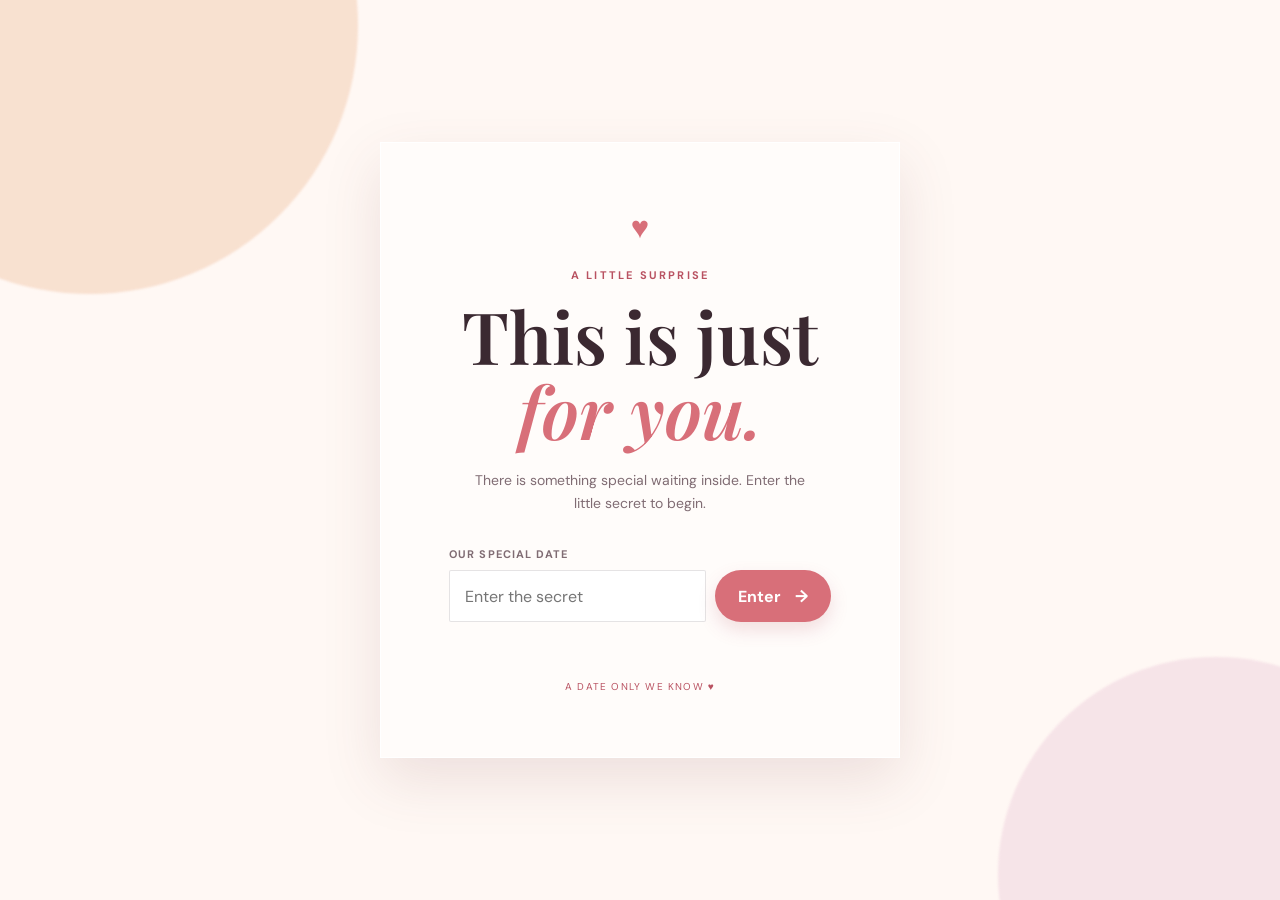
==== index.html @ 99d06f6b "Rename birthday.html to index.html" ====
<!DOCTYPE html>
<html lang="en">
<head>
	<meta charset="UTF-8">
	<meta name="viewport" content="width=device-width, initial-scale=1.0">
	<meta name="theme-color" content="#fff8f4">
	<title>A Little Birthday Surprise</title>
	<link rel="preconnect" href="https://fonts.googleapis.com">
	<link rel="preconnect" href="https://fonts.gstatic.com" crossorigin>
	<link href="https://fonts.googleapis.com/css2?family=DM+Sans:wght@400;500;700&family=Playfair+Display:wght@500;600;700&display=swap" rel="stylesheet">
	<link rel="stylesheet" href="birthday.css">
</head>
<body>
	<div class="background-shape shape-one" aria-hidden="true"></div>
	<div class="background-shape shape-two" aria-hidden="true"></div>

	<section class="welcome-gate" id="welcome-gate" aria-labelledby="welcome-title">
		<div class="welcome-card">
			<div class="mini-heart">♥</div>
			<div class="eyebrow">a little surprise</div>
			<h1 id="welcome-title">This is just<br><em>for you.</em></h1>
			<p>There is something special waiting inside. Enter the little secret to begin.</p>
			<form id="welcome-form">
				<label for="welcome-password">Our special date</label>
				<div class="password-entry">
					<input id="welcome-password" type="password" autocomplete="off" placeholder="Enter the secret" required>
					<button class="button button-primary" type="submit">Enter <span>→</span></button>
				</div>
				<p class="error-message" id="welcome-error" aria-live="polite"></p>
			</form>
			<span class="welcome-hint">a date only we know ♥</span>
		</div> 
	</section>

	<main class="surprise-shell" id="surprise-content" hidden>
		<div class="topbar">
			<span class="topbar-mark">a little note</span>
			<span class="step-count" aria-live="polite">01 / 05</span>
		</div>

		<div class="progress-track" aria-hidden="true"><span class="progress-bar"></span></div>

		<section class="scene is-active" data-scene="0" aria-labelledby="opening-title">
			<div class="eyebrow">just for you</div>
			<h1 id="opening-title">I made something<br><em>special</em> for you...</h1>
			<p class="lede">A tiny collection of memories, appreciation, and one last little surprise.</p>
			<div class="gift-wrap" aria-hidden="true">
				<div class="sparkle sparkle-a">✦</div><div class="sparkle sparkle-b">✧</div>
				<div class="gift-lid"><span></span></div>
				<div class="gift-box"><i></i><b></b></div>
			</div>
			<button class="button button-primary" id="open-gift" type="button">Open your gift <span>→</span></button>
		</section>

		<section class="scene" data-scene="1" aria-labelledby="birthday-title" hidden>
			<div class="eyebrow">today is yours</div>
			<h2 id="birthday-title">Happy <em>Birthday!</em></h2>
			<div class="message-card">
				<div class="quote-mark">“</div>
				<p>I hope today brings you as many happy moments as you bring to the people around you.</p>
				<span class="card-signoff">with all my love</span>
			</div>
			<button class="button button-primary next-button" type="button">Continue <span>→</span></button>
		</section>

		<section class="scene scene-wide" data-scene="2" aria-labelledby="memories-title" hidden>
			<div class="eyebrow">little snapshots</div>
			<h2 id="memories-title">Our <em>memories</em></h2>
			<p class="section-intro">A little album of moments I keep close, always.</p>
			<div class="memory-grid">
				<article class="memory-card memory-album">
					<div class="album-heading"><div><p>Our first memory</p><small>where it all began</small></div><span class="album-count">17 memories</span></div>
					<div class="album-grid">
						<figure class="album-item album-item-large"><img src="photo_2026-08-28_11-34-00.jpg" alt="A first memory together" loading="lazy"></figure>
						<figure class="album-item"><img src="photo_2026-08-28_11-34-02.jpg" alt="A close-up smile" loading="lazy"></figure>
						<figure class="album-item"><img src="photo_2026-08-28_11-40-21.jpg" alt="A playful moment together" loading="lazy"></figure>
						<figure class="album-item"><img src="photo_2026-08-28_11-45-09.jpg" alt="A sweet moment together" loading="lazy"></figure>
						<figure class="album-item"><img src="photo_2026-08-28_11-45-11.jpg" alt="A happy memory" loading="lazy"></figure>
						<figure class="album-item"><img src="photo_2026-08-28_11-45-19.jpg" alt="A funny memory together" loading="lazy"></figure>
						<figure class="album-item"><img src="photo_2026-08-28_11-45-23.jpg" alt="A favorite memory" loading="lazy"></figure>
						<figure class="album-item"><img src="photo_2026-08-28_11-45-26.jpg" alt="A warm memory together" loading="lazy"></figure>
						<figure class="album-item"><img src="photo_2026-08-28_11-45-30.jpg" alt="A beautiful memory" loading="lazy"></figure>
						<figure class="album-item"><img src="photo_2026-08-28_11-45-33.jpg" alt="A moment to remember" loading="lazy"></figure>
						
						<figure class="album-item"><img src="photo_2026-08-30_10-26-58.jpg" alt="A cherished memory" loading="lazy"></figure>
						<figure class="album-item album-video"><video src="video_2026-08-28_11-40-23.mp4" controls preload="metadata" aria-label="Video memory from our first album"></video></figure>
						<figure class="album-item album-video"><video src="video_2026-08-28_11-45-05.mp4" controls preload="metadata" aria-label="Video memory from our album"></video></figure>
						<figure class="album-item album-video"><video src="video_2026-08-28_11-45-12.mp4" controls preload="metadata" aria-label="Video memory from our album"></video></figure>
						<figure class="album-item album-video"><video src="video_2026-08-28_11-45-17.mp4" controls preload="metadata" aria-label="Video memory from our album"></video></figure>
						<figure class="album-item album-video"><video src="video_2026-08-28_11-45-21.mp4" controls preload="metadata" aria-label="Video memory from our album"></video></figure>
					</div>
				</article>
				<article class="memory-card memory-album">
					<div class="album-heading"><div><p>That funny day</p><small>still makes me smile</small></div><span class="album-count">46 memories</span></div>
					<div class="album-grid">
						<figure class="album-item album-item-large"><img src="our memories/IMG_20260828_125523_993.jpg" alt="A funny day memory" loading="lazy"></figure>
						<figure class="album-item"><img src="our memories/IMG_20260828_125417_125.jpg" alt="A funny day memory" loading="lazy"></figure>
						<figure class="album-item"><img src="our memories/IMG_20260828_125417_629.jpg" alt="A funny day memory" loading="lazy"></figure>
						<figure class="album-item"><img src="our memories/IMG_20260828_125417_703.jpg" alt="A funny day memory" loading="lazy"></figure>
						<figure class="album-item"><img src="our memories/IMG_20260828_125417_735.jpg" alt="A funny day memory" loading="lazy"></figure>
						<figure class="album-item"><img src="our memories/IMG_20260828_125421_439.jpg" alt="A funny day memory" loading="lazy"></figure>
						<figure class="album-item"><img src="our memories/IMG_20260828_125427_116.jpg" alt="A funny day memory" loading="lazy"></figure>
						<figure class="album-item"><img src="our memories/IMG_20260828_125427_417.jpg" alt="A funny day memory" loading="lazy"></figure>
						<figure class="album-item"><img src="our memories/IMG_20260828_125433_036.jpg" alt="A funny day memory" loading="lazy"></figure>
						<figure class="album-item"><img src="our memories/IMG_20260828_125434_321.jpg" alt="A funny day memory" loading="lazy"></figure>
						<figure class="album-item"><img src="our memories/IMG_20260828_125435_620.jpg" alt="A funny day memory" loading="lazy"></figure>
						<figure class="album-item"><img src="our memories/IMG_20260828_125438_100.jpg" alt="A funny day memory" loading="lazy"></figure>
						<figure class="album-item"><img src="our memories/IMG_20260828_125438_347.jpg" alt="A funny day memory" loading="lazy"></figure>
						<figure class="album-item"><img src="our memories/IMG_20260828_125438_404.jpg" alt="A funny day memory" loading="lazy"></figure>
						<figure class="album-item"><img src="our memories/IMG_20260828_125438_426.jpg" alt="A funny day memory" loading="lazy"></figure>
						<figure class="album-item"><img src="our memories/IMG_20260828_125438_435.jpg" alt="A funny day memory" loading="lazy"></figure>
						<figure class="album-item"><img src="our memories/IMG_20260828_125438_474.jpg" alt="A funny day memory" loading="lazy"></figure>
						<figure class="album-item"><img src="our memories/IMG_20260828_125438_648.jpg" alt="A funny day memory" loading="lazy"></figure>
						<figure class="album-item"><img src="our memories/IMG_20260828_125442_969.jpg" alt="A funny day memory" loading="lazy"></figure>
						<figure class="album-item"><img src="our memories/IMG_20260828_125443_639.jpg" alt="A funny day memory" loading="lazy"></figure>
						<figure class="album-item"><img src="our memories/IMG_20260828_125452_996.jpg" alt="A funny day memory" loading="lazy"></figure>
						<figure class="album-item"><img src="our memories/IMG_20260828_125455_460.jpg" alt="A funny day memory" loading="lazy"></figure>
						<figure class="album-item"><img src="our memories/IMG_20260828_125456_744.jpg" alt="A funny day memory" loading="lazy"></figure>
						<figure class="album-item"><img src="our memories/IMG_20260828_125459_521.jpg" alt="A funny day memory" loading="lazy"></figure>
						<figure class="album-item"><img src="our memories/IMG_20260828_125500_364.jpg" alt="A funny day memory" loading="lazy"></figure>
						<figure class="album-item"><img src="our memories/IMG_20260828_125503_190.jpg" alt="A funny day memory" loading="lazy"></figure>
						<figure class="album-item"><img src="our memories/IMG_20260828_125503_363.jpg" alt="A funny day memory" loading="lazy"></figure>
						<figure class="album-item"><img src="our memories/IMG_20260828_125504_969.jpg" alt="A funny day memory" loading="lazy"></figure>
						<figure class="album-item"><img src="our memories/IMG_20260828_125506_546.jpg" alt="A funny day memory" loading="lazy"></figure>
						<figure class="album-item"><img src="our memories/IMG_20260828_125508_500.jpg" alt="A funny day memory" loading="lazy"></figure>
						<figure class="album-item"><img src="our memories/IMG_20260828_125512_855.jpg" alt="A funny day memory" loading="lazy"></figure>
						<figure class="album-item"><img src="our memories/IMG_20260828_125518_660.jpg" alt="A funny day memory" loading="lazy"></figure>
						<figure class="album-item"><img src="our memories/IMG_20260828_125518_754.jpg" alt="A funny day memory" loading="lazy"></figure>
						<figure class="album-item"><img src="our memories/IMG_20260828_125519_200.jpg" alt="A funny day memory" loading="lazy"></figure>
						<figure class="album-item"><img src="our memories/IMG_20260828_125519_250.jpg" alt="A funny day memory" loading="lazy"></figure>
						<figure class="album-item"><img src="our memories/IMG_20260828_125519_490.jpg" alt="A funny day memory" loading="lazy"></figure>
						<figure class="album-item"><img src="our memories/IMG_20260828_125519_538.jpg" alt="A funny day memory" loading="lazy"></figure>
						<figure class="album-item"><img src="our memories/IMG_20260828_125523_680.jpg" alt="A funny day memory" loading="lazy"></figure>
						
						<figure class="album-item"><img src="our memories/IMG_20260828_125524_002.jpg" alt="A funny day memory" loading="lazy"></figure>
						<figure class="album-item"><img src="our memories/IMG_20260828_125524_292.jpg" alt="A funny day memory" loading="lazy"></figure>
					</div>
				</article>
				<article class="memory-card memory-album">
					<div class="album-heading"><div>
						<p>A moment I'll always remember</p><small>one for the heart</small></div><span class="album-count" id="moment-album-count">memories</span></div>
					<div class="album-grid" id="moment-album-grid"></div>
				</article>
			</div>
			<button class="button button-primary next-button" type="button">Keep going <span>→</span></button>
		</section>

		<section class="scene scene-wide" data-scene="3" aria-labelledby="appreciate-title" hidden>
			<div class="eyebrow">three little things</div>
			<h2 id="appreciate-title">What I <em>appreciate</em></h2>
			<p class="section-intro">Tap each one. There is a note waiting underneath.</p>
			<div class="appreciation-grid">
				<button class="appreciation-card" type="button"><span class="card-number">01</span><strong>Your kindness</strong><span class="card-note">You make the world softer just by being in it.</span><span class="card-hint">tap to reveal +</span></button>
				<button class="appreciation-card" type="button"><span class="card-number">02</span><strong>Your smile</strong><span class="card-note">It is my favorite kind of sunshine.</span><span class="card-hint">tap to reveal +</span></button>
				<button class="appreciation-card" type="button"><span class="card-number">03</span><strong>The way you make ordinary moments special</strong><span class="card-note">With you, even the in-between moments feel like memories.</span><span class="card-hint">tap to reveal +</span></button>
			</div>
			<button class="button button-primary next-button" type="button">One more thing <span>→</span></button>
		</section>

		<section class="scene" data-scene="4" aria-labelledby="final-title" hidden>
			<div class="eyebrow">almost there</div>
			<h2 id="final-title">I saved one <em>last thing</em></h2>
			<p class="lede">A small secret for the person who makes my days brighter.</p>
			<div class="envelope" aria-hidden="true"><span>♥</span></div>
			<button class="button button-primary" id="last-thing" type="button">One Last Thing... <span>✦</span></button>
		</section>
	</main>

	<div class="celebration" id="celebration" hidden>
		<div class="confetti" aria-hidden="true"></div>
		<div class="celebration-content">
			<div class="eyebrow">you found it</div>
			<div class="big-heart">♥</div>
			<h2>My favorite place<br>is <em>with you.</em></h2>
			<p>Happy birthday to someone truly wonderful. Thank you for making life feel a little more beautiful every day.</p>
			<span class="final-signoff">Love, always ♥</span>
		</div>
	</div>

	<div class="photo-lightbox" id="photo-lightbox" hidden>
		<button class="lightbox-close" id="lightbox-close" type="button" aria-label="Close photo">&times;</button>
		<button class="lightbox-nav lightbox-prev" id="lightbox-prev" type="button" aria-label="Previous memory">&#8249;</button>
		<div class="lightbox-media" id="lightbox-media"></div>
		<button class="lightbox-nav lightbox-next" id="lightbox-next" type="button" aria-label="Next memory">&#8250;</button>
	</div>

	<script src="birthday.js"></script>
</body>
</html>
---- birthday.css ----
:root {
	--ink: #3b2931;
	--muted: #806c73;
	--rose: #d86f79;
	--rose-dark: #b95261;
	--blush: #f9dfe0;
	--cream: #fff8f4;
	--peach: #f7c8af;
	--line: rgba(59, 41, 49, .13);
	--shadow: 0 22px 55px rgba(114, 65, 69, .13);
}

* { box-sizing: border-box; }
html, body { min-height: 100%; }
body { margin: 0; color: var(--ink); background: var(--cream); font-family: "DM Sans", sans-serif; overflow-x: hidden; cursor: url("data:image/svg+xml,%3Csvg xmlns='http://www.w3.org/2000/svg' width='32' height='32' viewBox='0 0 32 32'%3E%3Cpath d='M16 27.5S4 20.4 4 11.8C4 7.1 9.8 5.2 13.3 8.7L16 11.4l2.7-2.7C22.2 5.2 28 7.1 28 11.8c0 8.6-12 15.7-12 15.7Z' fill='%23d86f79' stroke='%23fff8f4' stroke-width='2'/%3E%3C/svg%3E") 5 3, auto; }
button, input { font: inherit; }
button { cursor: url("data:image/svg+xml,%3Csvg xmlns='http://www.w3.org/2000/svg' width='32' height='32' viewBox='0 0 32 32'%3E%3Cpath d='M16 27.5S4 20.4 4 11.8C4 7.1 9.8 5.2 13.3 8.7L16 11.4l2.7-2.7C22.2 5.2 28 7.1 28 11.8c0 8.6-12 15.7-12 15.7Z' fill='%23b95261' stroke='%23fff8f4' stroke-width='2'/%3E%3C/svg%3E") 5 3, pointer; }

.background-shape { position: fixed; z-index: -1; border-radius: 50%; filter: blur(1px); opacity: .65; pointer-events: none; }
.shape-one { width: 42vw; height: 42vw; max-width: 560px; max-height: 560px; background: #f5d4bd; top: -19vw; left: -14vw; }
.shape-two { width: 34vw; height: 34vw; max-width: 460px; max-height: 460px; background: #f2d9e2; right: -12vw; bottom: -15vw; }
.welcome-gate { min-height: 100svh; display: grid; place-items: center; padding: 24px; animation: fade-in .7s ease both; }
.welcome-card { width: min(100%, 520px); padding: clamp(34px, 6vw, 64px) clamp(24px, 7vw, 68px); background: rgba(255,255,255,.58); border: 1px solid rgba(255,255,255,.86); box-shadow: var(--shadow); text-align: center; }
.welcome-card .mini-heart { margin-bottom: 20px; }
.welcome-card h1 { font-size: clamp(46px, 9vw, 72px); }
.welcome-card > p { max-width: 350px; margin: 21px auto 0; color: var(--muted); font-size: 14px; line-height: 1.7; }
.welcome-card form { margin-top: 31px; text-align: left; }
.welcome-card label { display: block; margin-bottom: 9px; color: var(--muted); font-size: 11px; font-weight: 700; letter-spacing: .1em; text-transform: uppercase; }
.password-entry { display: flex; gap: 9px; }
.password-entry input { min-width: 0; flex: 1; border: 1px solid var(--line); border-radius: 2px; padding: 14px 15px; color: var(--ink); background: white; outline: 0; }
.password-entry input:focus { border-color: var(--rose); }
.password-entry .button { flex: 0 0 auto; }
.welcome-hint { display: block; margin-top: 28px; color: var(--rose-dark); font-size: 10px; letter-spacing: .12em; text-transform: uppercase; }
.welcome-gate.is-unlocking { animation: gate-exit .45s ease forwards; }
.surprise-shell { width: min(100% - 40px, 1080px); min-height: 100vh; margin: auto; padding: 34px 0 42px; display: flex; flex-direction: column; }
.topbar { display: flex; justify-content: space-between; align-items: center; text-transform: uppercase; letter-spacing: .14em; font-size: 10px; font-weight: 700; color: var(--muted); }
.topbar-mark { color: var(--rose-dark); }
.step-count { font-variant-numeric: tabular-nums; }
.progress-track { width: 100%; height: 2px; margin-top: 18px; background: rgba(59,41,49,.1); }
.progress-bar { display: block; width: 20%; height: 100%; background: var(--rose); transition: width .65s ease; }
.scene { width: min(100%, 620px); margin: auto; padding: 58px 0 20px; text-align: center; animation: arrive .7s ease both; }
.scene-wide { width: min(100%, 900px); }
.eyebrow { margin-bottom: 16px; color: var(--rose-dark); font-size: 11px; font-weight: 700; letter-spacing: .2em; text-transform: uppercase; }
h1, h2 { margin: 0; font-family: "Playfair Display", Georgia, serif; font-weight: 600; line-height: 1.04; letter-spacing: 0; }
h1 { font-size: clamp(43px, 7vw, 76px); }
h2 { font-size: clamp(42px, 7vw, 68px); }
h1 em, h2 em { color: var(--rose); font-style: italic; }
.lede, .section-intro { max-width: 450px; margin: 20px auto 0; color: var(--muted); font-size: 15px; line-height: 1.7; }
.button { border: 0; border-radius: 999px; padding: 15px 23px; font-weight: 700; transition: transform .25s ease, box-shadow .25s ease, background .25s ease; }
.button span { display: inline-block; margin-left: 10px; font-size: 17px; transition: transform .25s ease; }
.button:hover { transform: translateY(-3px); box-shadow: 0 12px 24px rgba(185,82,97,.2); }
.button:hover span { transform: translateX(4px); }
.button-primary { color: white; background: var(--rose); box-shadow: 0 8px 18px rgba(185,82,97,.18); }
#open-gift { margin-top: 20px; }
.next-button { margin-top: 35px; }

.gift-wrap { position: relative; width: 205px; height: 190px; margin: 38px auto 3px; }
.gift-box, .gift-lid { position: absolute; left: 50%; transform: translateX(-50%); background: var(--rose); }
.gift-box { bottom: 16px; width: 138px; height: 105px; border-radius: 5px 5px 13px 13px; box-shadow: inset -12px -13px 0 rgba(150,55,73,.13), 0 18px 20px rgba(185,82,97,.15); animation: float 3.8s ease-in-out infinite; }
.gift-box i, .gift-box b { position: absolute; display: block; background: #f8c7a8; }
.gift-box i { width: 17px; height: 100%; left: 60px; }
.gift-box b { width: 100%; height: 14px; top: 30px; }
.gift-lid { top: 43px; width: 159px; height: 31px; z-index: 2; border-radius: 6px; box-shadow: inset -9px -7px 0 rgba(150,55,73,.13); animation: float 3.8s ease-in-out infinite; }
.gift-lid span { position: absolute; width: 17px; height: 52px; left: 71px; bottom: 0; background: #f8c7a8; }
.sparkle { position: absolute; z-index: 3; color: var(--rose); font-size: 25px; animation: twinkle 2s ease-in-out infinite; }
.sparkle-a { top: 25px; left: 15px; }.sparkle-b { right: 8px; top: 72px; animation-delay: .8s; }

.message-card { position: relative; margin: 42px auto 0; padding: 44px 48px 38px; max-width: 590px; background: rgba(255,255,255,.62); border: 1px solid rgba(255,255,255,.8); box-shadow: var(--shadow); }
.quote-mark { position: absolute; top: 7px; left: 25px; color: var(--peach); font-family: Georgia, serif; font-size: 76px; line-height: 1; }
.message-card p { margin: 0; font-family: "Playfair Display", Georgia, serif; font-size: 25px; line-height: 1.45; }
.card-signoff, .final-signoff { display: block; margin-top: 23px; color: var(--rose-dark); font-size: 11px; text-transform: uppercase; letter-spacing: .17em; font-weight: 700; }
.memory-grid, .appreciation-grid { display: grid; grid-template-columns: repeat(3, 1fr); gap: 18px; margin-top: 38px; }
.memory-card { text-align: left; }.memory-album { grid-column: 1 / -1; padding: 22px; background: rgba(255,255,255,.5); border: 1px solid var(--line); box-shadow: var(--shadow); }
.album-heading { display: flex; justify-content: space-between; align-items: end; gap: 18px; margin-bottom: 18px; }.album-heading p { margin: 0 0 5px; font-family: "Playfair Display", Georgia, serif; font-size: 25px; }.album-heading small { color: var(--muted); font-size: 12px; }.album-count { flex: 0 0 auto; color: var(--rose-dark); font-size: 10px; font-weight: 700; letter-spacing: .12em; text-transform: uppercase; }.album-grid { display: grid; grid-template-columns: repeat(4, minmax(0, 1fr)); gap: 9px; }.album-item { position: relative; min-width: 0; height: clamp(130px, 18vw, 170px); margin: 0; overflow: hidden; background: #ead8d3; }.album-item-large { grid-row: span 2; height: auto; min-height: 268px; }.album-item img, .album-item video { width: 100%; height: 100%; display: block; object-fit: contain; object-position: center; }.album-item img { background: #ead8d3; }.album-item video { background: #2f252a; }
.video-view-button { position: absolute; top: 9px; right: 9px; z-index: 1; padding: 7px 10px; border: 1px solid rgba(255,255,255,.75); border-radius: 999px; color: white; background: rgba(59,41,49,.72); font-size: 10px; font-weight: 700; letter-spacing: .08em; text-transform: uppercase; }.video-view-button:hover { background: var(--rose); }
 .album-empty { margin: 0; padding: 28px 12px 25px; color: var(--muted); font-size: 13px; text-align: center; }
.photo-two { transform: rotate(2deg); }.photo-three { transform: rotate(-1deg); }
/* Swap these background images for your own photos when ready. */
.photo-one { background-image: linear-gradient(145deg, rgba(229,160,143,.5), rgba(249,224,202,.25)), url("https://images.unsplash.com/photo-1518199266791-5375a83190b7?auto=format&fit=crop&w=700&q=80"); }
.photo-two { background-image: linear-gradient(145deg, rgba(240,186,178,.35), rgba(246,215,169,.2)), url("https://images.unsplash.com/photo-1516589178581-6cd7833ae3b2?auto=format&fit=crop&w=700&q=80"); }
.photo-three { background-image: linear-gradient(145deg, rgba(190,177,201,.28), rgba(250,220,204,.3)), url("https://images.unsplash.com/photo-1518621736915-f3b1c41bfd00?auto=format&fit=crop&w=700&q=80"); }
.photo-frame span { padding: 5px 9px; color: white; border: 1px solid rgba(255,255,255,.7); background: rgba(59,41,49,.2); font-size: 10px; letter-spacing: .1em; text-transform: uppercase; }
.memory-card p { margin: 21px 0 5px; font-family: "Playfair Display", Georgia, serif; font-size: 20px; }.memory-card small { color: var(--muted); font-size: 12px; }
.appreciation-grid { text-align: left; }.appreciation-card { min-height: 235px; padding: 25px; display: flex; flex-direction: column; align-items: flex-start; color: var(--ink); border: 1px solid var(--line); border-radius: 5px; background: rgba(255,255,255,.5); text-align: left; transition: transform .3s ease, background .3s ease, box-shadow .3s ease; }
.appreciation-card:hover { transform: translateY(-6px); box-shadow: var(--shadow); }.card-number { color: var(--rose); font-size: 12px; font-weight: 700; }.appreciation-card strong { margin-top: auto; font-family: "Playfair Display", Georgia, serif; font-size: 24px; line-height: 1.12; }.card-note { display: none; margin-top: 15px; color: var(--muted); font-size: 13px; line-height: 1.5; }.card-hint { margin-top: 20px; color: var(--rose-dark); font-size: 10px; text-transform: uppercase; letter-spacing: .12em; }.appreciation-card.revealed { background: var(--blush); }.appreciation-card.revealed strong { margin-top: 25px; }.appreciation-card.revealed .card-note { display: block; }.appreciation-card.revealed .card-hint { display: none; }
.envelope { width: 150px; height: 105px; position: relative; margin: 48px auto 35px; background: #f3b9ab; box-shadow: var(--shadow); }.envelope:before, .envelope:after { content: ""; position: absolute; inset: 0; border-style: solid; }.envelope:before { border-width: 53px 75px 0; border-color: #f8d2c7 transparent transparent; }.envelope:after { border-width: 0 75px 53px; border-color: transparent transparent #e99f9d; }.envelope span { position: absolute; z-index: 2; top: 42px; left: 0; width: 100%; color: white; font-size: 20px; }

.password-backdrop { position: fixed; z-index: 10; inset: 0; display: grid; place-items: center; padding: 20px; background: rgba(59,41,49,.28); backdrop-filter: blur(5px); animation: fade-in .3s ease; }.password-modal { position: relative; width: min(100%, 420px); padding: 38px 34px 34px; background: var(--cream); box-shadow: 0 20px 70px rgba(59,41,49,.25); text-align: center; }.close-button { position: absolute; top: 12px; right: 17px; border: 0; color: var(--muted); background: transparent; font-size: 28px; line-height: 1; }.mini-heart, .big-heart { color: var(--rose); font-size: 31px; }.password-modal h2 { font-size: 38px; }.password-modal > p { color: var(--muted); font-size: 13px; }.password-modal form { margin-top: 24px; text-align: left; }.password-modal label { display: block; margin-bottom: 8px; color: var(--muted); font-size: 11px; font-weight: 700; text-transform: uppercase; letter-spacing: .1em; }.password-modal input { width: 100%; border: 1px solid var(--line); border-radius: 2px; padding: 14px; color: var(--ink); background: white; outline: 0; text-align: center; letter-spacing: .3em; }.password-modal input:focus { border-color: var(--rose); }.password-modal form .button { width: 100%; margin-top: 13px; }.error-message { min-height: 18px; margin: 12px 0 0; color: var(--rose-dark); font-size: 12px; text-align: center; }
.celebration { position: fixed; z-index: 20; inset: 0; display: grid; place-items: center; overflow: hidden; padding: 25px; background: var(--cream); text-align: center; animation: fade-in .8s ease; }.celebration-content { position: relative; z-index: 2; max-width: 620px; }.big-heart { margin: 20px auto; font-size: 72px; animation: heartbeat 1.4s ease-in-out infinite; }.celebration h2 { font-size: clamp(45px, 7vw, 72px); }.celebration p { max-width: 470px; margin: 22px auto 0; color: var(--muted); line-height: 1.7; }.confetti, .confetti:before, .confetti:after { position: absolute; inset: 0; content: ""; background-image: radial-gradient(circle, #e88f94 0 4px, transparent 5px), radial-gradient(circle, #f5c19e 0 4px, transparent 5px), radial-gradient(circle, #d7a5b6 0 3px, transparent 4px); background-size: 145px 160px, 190px 180px, 115px 130px; background-position: 10px 20px, 50px 70px, 90px 30px; animation: fall 14s linear infinite; }.confetti:before { transform: translateY(-100%); animation-delay: -5s; }.confetti:after { transform: translateY(-200%); animation-delay: -10s; }
.album-item img { cursor: inherit; transition: transform .3s ease, filter .3s ease; }
.album-item:hover img { filter: brightness(.88); transform: scale(1.04); }
.photo-lightbox { position: fixed; z-index: 30; inset: 0; display: grid; place-items: center; padding: 35px; background: rgba(39,27,32,.88); backdrop-filter: blur(6px); animation: fade-in .25s ease; }
.lightbox-media { max-width: min(100%, 1100px); max-height: calc(100svh - 70px); display: grid; place-items: center; }.lightbox-media img, .lightbox-media video { max-width: 100%; max-height: calc(100svh - 70px); width: auto; height: auto; object-fit: contain; box-shadow: 0 22px 70px rgba(0,0,0,.35); }.lightbox-media video { background: #2f252a; }
.lightbox-close { position: absolute; top: 15px; right: 21px; z-index: 1; width: 42px; height: 42px; border: 1px solid rgba(255,255,255,.55); border-radius: 50%; color: white; background: rgba(59,41,49,.45); font-size: 28px; line-height: 1; }
.lightbox-close:hover { background: var(--rose); }
.lightbox-nav { position: absolute; z-index: 1; top: 50%; width: 46px; height: 64px; border: 1px solid rgba(255,255,255,.55); border-radius: 4px; color: white; background: rgba(59,41,49,.45); font-size: 42px; line-height: 1; transform: translateY(-50%); }.lightbox-nav:hover:not(:disabled) { background: var(--rose); }.lightbox-nav:disabled { opacity: .25; cursor: default; }.lightbox-prev { left: 20px; }.lightbox-next { right: 20px; }
[hidden] { display: none !important; }
@keyframes arrive { from { opacity: 0; transform: translateY(18px); } to { opacity: 1; transform: translateY(0); } } @keyframes fade-in { from { opacity: 0; } to { opacity: 1; } } @keyframes float { 0%,100% { transform: translateX(-50%) translateY(0); } 50% { transform: translateX(-50%) translateY(-7px); } } @keyframes twinkle { 0%,100% { opacity: .35; transform: scale(.8) rotate(0); } 50% { opacity: 1; transform: scale(1.15) rotate(15deg); } } @keyframes heartbeat { 0%,100% { transform: scale(1); } 15% { transform: scale(1.16); } 30% { transform: scale(1); } } @keyframes fall { to { transform: translateY(100%); } }
@keyframes gate-exit { to { opacity: 0; transform: scale(.97); } }
@media (max-width: 680px) { .surprise-shell { width: min(100% - 32px, 550px); padding-top: 24px; }.scene { padding-top: 45px; }.scene-wide { width: 100%; }.memory-grid, .appreciation-grid { grid-template-columns: 1fr; gap: 28px; max-width: 100%; margin-left: auto; margin-right: auto; }.memory-card { text-align: center; }.memory-album { padding: 15px; }.album-heading { align-items: start; text-align: left; }.album-heading p { font-size: 22px; line-height: 1.12; }.album-count { padding-top: 4px; font-size: 9px; }.album-grid { grid-template-columns: repeat(2, minmax(0, 1fr)); gap: 7px; }.album-item, .album-item-large { height: clamp(125px, 32vw, 155px); min-height: 0; }.album-item-large { grid-row: span 2; height: auto; min-height: calc(clamp(125px, 32vw, 155px) * 2 + 7px); }.video-view-button { top: 6px; right: 6px; min-height: 36px; padding: 7px 9px; font-size: 9px; touch-action: manipulation; }.photo-frame { height: 270px; }.appreciation-card { min-height: 190px; }.message-card { padding: 42px 25px 32px; }.message-card p { font-size: 22px; }.password-modal { padding-left: 25px; padding-right: 25px; }.photo-lightbox { padding: 62px 58px 18px; }.lightbox-media, .lightbox-media img, .lightbox-media video { max-width: 100%; max-height: calc(100svh - 80px); }.lightbox-close { top: 12px; right: 12px; }.lightbox-nav { width: 38px; height: 52px; font-size: 34px; }.lightbox-prev { left: 8px; }.lightbox-next { right: 8px; } }
@media (max-width: 480px) { .password-entry { flex-direction: column; }.password-entry .button { width: 100%; }.welcome-card { padding: 34px 22px; }.surprise-shell { width: min(100% - 24px, 550px); }.scene { padding-top: 36px; }.scene h2 { font-size: clamp(38px, 12vw, 52px); }.section-intro, .lede { font-size: 14px; }.photo-frame { height: min(70vw, 270px); }.album-heading { gap: 10px; }.album-heading p { font-size: 20px; }.album-heading small { font-size: 11px; }.album-count { max-width: 84px; text-align: right; line-height: 1.3; }.button { max-width: 100%; } }
@media (min-width: 681px) and (max-height: 760px) { .scene { padding-top: 30px; }.gift-wrap { margin-top: 22px; transform: scale(.85); }.message-card { margin-top: 25px; }.memory-grid { margin-top: 24px; }.photo-frame { height: 190px; } }
@media (prefers-reduced-motion: reduce) { *, *:before, *:after { animation-duration: .01ms !important; animation-iteration-count: 1 !important; transition-duration: .01ms !important; } }
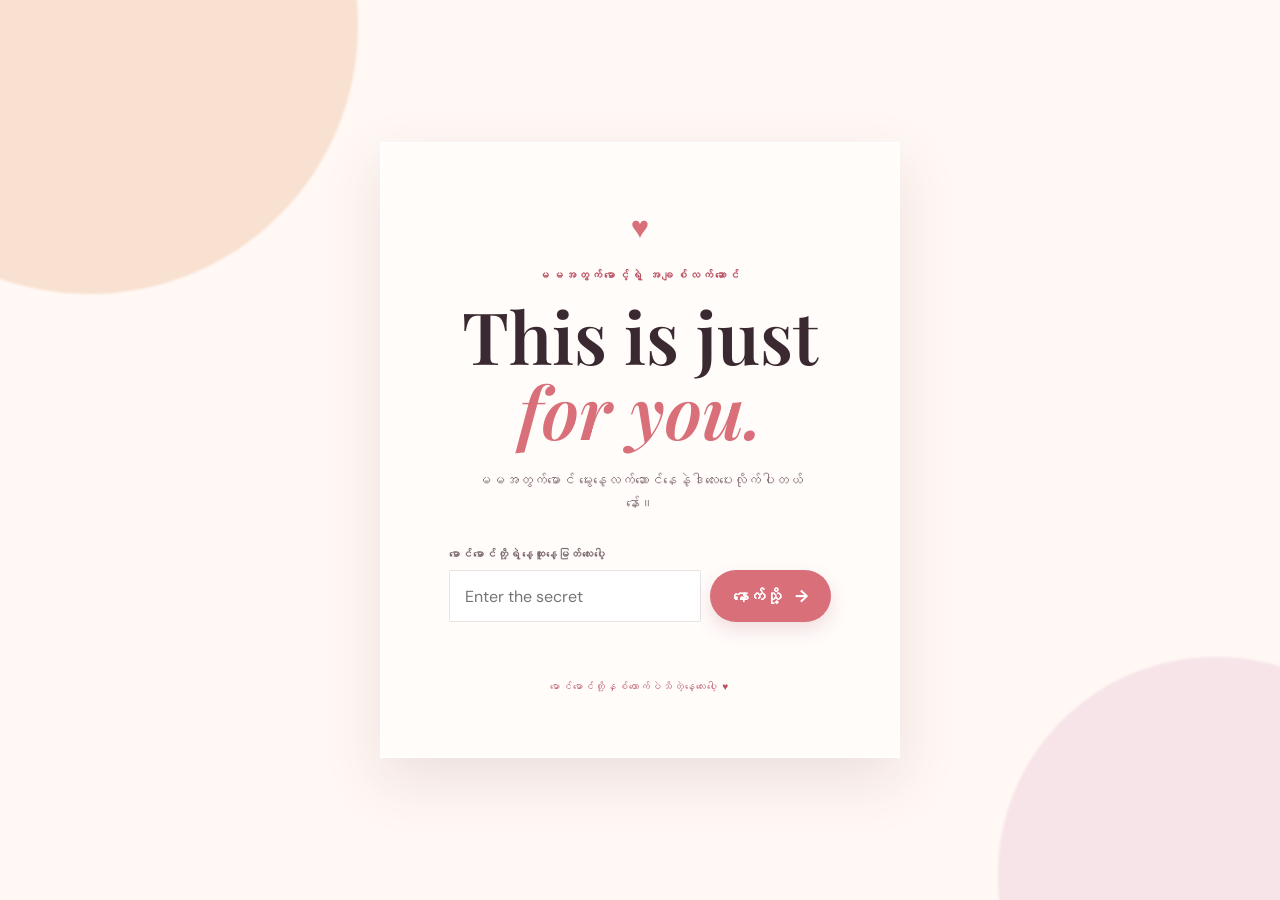
==== commit 3285215d: "Rename birthday.html to index.html" ====
--- a/index.html
+++ b/index.html
@@ -17,18 +17,18 @@
 	<section class="welcome-gate" id="welcome-gate" aria-labelledby="welcome-title">
 		<div class="welcome-card">
 			<div class="mini-heart">♥</div>
-			<div class="eyebrow">a little surprise</div>
+			<div class="eyebrow">မမအတွက်မောင့်ရဲ့ အချစ်လက်ဆောင်</div>
 			<h1 id="welcome-title">This is just<br><em>for you.</em></h1>
-			<p>There is something special waiting inside. Enter the little secret to begin.</p>
+			<p>မမအတွက်မောင် မွေးနေ့လက်ဆောင်နေနဲ့ဒါလေးပေးလိုက်ပါတယ်နော်။ </p>
 			<form id="welcome-form">
-				<label for="welcome-password">Our special date</label>
+				<label for="welcome-password">မောင်မောင်တို့ရဲ့နေ့ထူးနေ့မြတ်လေးပေါ့</label>
 				<div class="password-entry">
 					<input id="welcome-password" type="password" autocomplete="off" placeholder="Enter the secret" required>
-					<button class="button button-primary" type="submit">Enter <span>→</span></button>
+					<button class="button button-primary" type="submit">နောက်သို့ <span>→</span></button>
 				</div>
 				<p class="error-message" id="welcome-error" aria-live="polite"></p>
 			</form>
-			<span class="welcome-hint">a date only we know ♥</span>
+			<span class="welcome-hint">မောင်မောင်တို့နှစ်ယောက်ပဲသိတဲ့နေ့လေးပေါ့ ♥</span>
 		</div> 
 	</section>
 
@@ -41,35 +41,35 @@
 		<div class="progress-track" aria-hidden="true"><span class="progress-bar"></span></div>
 
 		<section class="scene is-active" data-scene="0" aria-labelledby="opening-title">
-			<div class="eyebrow">just for you</div>
-			<h1 id="opening-title">I made something<br><em>special</em> for you...</h1>
-			<p class="lede">A tiny collection of memories, appreciation, and one last little surprise.</p>
+			<div class="eyebrow">just for my Mama</div>
+			<h1 id="opening-title">I made something<br><em>special</em> for my Mama...</h1>
+			<p class="lede">မောင်မောင်နဲ့ မမရဲ့ ချစ်စရာ အမှတ်လေးတွေပါနော်</p>
 			<div class="gift-wrap" aria-hidden="true">
 				<div class="sparkle sparkle-a">✦</div><div class="sparkle sparkle-b">✧</div>
 				<div class="gift-lid"><span></span></div>
 				<div class="gift-box"><i></i><b></b></div>
 			</div>
-			<button class="button button-primary" id="open-gift" type="button">Open your gift <span>→</span></button>
+			<button class="button button-primary" id="open-gift" type="button">မောင့်ရဲ့ အချစ်လက်ဆောင်လေးကိုကြည့်ပါရန် <span>→</span></button>
 		</section>
 
 		<section class="scene" data-scene="1" aria-labelledby="birthday-title" hidden>
 			<div class="eyebrow">today is yours</div>
-			<h2 id="birthday-title">Happy <em>Birthday!</em></h2>
+			<h2 id="birthday-title">Happy <em>Birthday Mama yay...!</em></h2>
 			<div class="message-card">
 				<div class="quote-mark">“</div>
-				<p>I hope today brings you as many happy moments as you bring to the people around you.</p>
-				<span class="card-signoff">with all my love</span>
+				<p>ဒီနေ့ မမရဲ့ မွေးနေ့ဖြစ်တာဆိုတော့ မမအရမ်းပျော်နေမှာပဲနော် မောင်မောင်မမနဲ့ အတူတူရှိနေရတဲ့ အချိန်တွေကိုပျော်တယ်။ မမရဲ့အပြစ်ကင်းတဲ့မျက်ဝန်းလေးတွေ မမရဲ့ရေလိုအေးမြတဲ့အပြုုံးချိူချိူလေး မမရဲ့စကားလုံးတိုင်းကိုချိူမြိန်အောင်လုပ်ပေးတဲ့နှုတ်ခမ်းလေး မမရဲ့ကြည်လင်ပြီးလှပနေတဲ့မျက်နှာလေး မမရဲ့မျက်တောင်လေး မမရဲ့မျက်ခုံးလေး မမရဲ့ဆံပင်လေး အို........မောင်မောင်ပြောရမယ်ဆို မမရဲ့အရာရာတိုင်ဟာ မောင့်အတွက်တော့ နေမကောင်းနေတဲ့လူကိုအားဖြည့်စာကျွေးလိုက်သိလို၊ ကလေးလေး တစ်သူလိုချင်တာကို ရသွာတာမျိူးပေါ့ မမရဲ့ အချစ်ကမောင့်ပြောမပြနိုင်အောင် မောင့်ကို ခွန်အားပေးစွမ်းပါတယ်နော်။ မမရဲ့ မွေးနေ့လေးမှာပျော်ရွှင်ပါစေနော် မောင်မမကို အမြဲချစ်သွားမှာနော် မမကို မောင်အများကြီးချစ်တယ်နော်မမရေ </p>
+				<span class="card-signoff">မောင့်ရဲ့ ပူတူးချစ်တုံးအသည်းတုံး</span>
 			</div>
-			<button class="button button-primary next-button" type="button">Continue <span>→</span></button>
+			<button class="button button-primary next-button" type="button">နောက်စာမျက်နှာမှာရှိသေးပါတယ်နော်မမရေ<span>→</span></button>
 		</section>
 
 		<section class="scene scene-wide" data-scene="2" aria-labelledby="memories-title" hidden>
 			<div class="eyebrow">little snapshots</div>
-			<h2 id="memories-title">Our <em>memories</em></h2>
-			<p class="section-intro">A little album of moments I keep close, always.</p>
+			<h2 id="memories-title">မောင်မောင်နဲ့မမတို့ရဲ့ <em>အမှတ်တရစုစည်းမှုကဏ္ဍ</em></h2>
+			<p class="section-intro">မောင်မောင်တို့ရဲ့ အမှတ်တရတွေက အများကြီးရှိတာဆိုတော့ မောင့်စီမှာရှိတဲ့ အမှတ်တရလေးတွေကို မောင်စုထားလိုက်ပါတယ်နော်မမရေ</p>
 			<div class="memory-grid">
 				<article class="memory-card memory-album">
-					<div class="album-heading"><div><p>Our first memory</p><small>where it all began</small></div><span class="album-count">17 memories</span></div>
+					<div class="album-heading"><div><p>မောင်မောင်တို့ရဲ့ပထမဆုံးအမှတ်တရလေးပေါ့</p><small>မောင်မောင်နဲ့မမ ရဲ့အစပျိူးမှုလေးပေါ့</small></div><span class="album-count">17 memories</span></div>
 					<div class="album-grid">
 						<figure class="album-item album-item-large"><img src="photo_2026-08-28_11-34-00.jpg" alt="A first memory together" loading="lazy"></figure>
 						<figure class="album-item"><img src="photo_2026-08-28_11-34-02.jpg" alt="A close-up smile" loading="lazy"></figure>
@@ -91,7 +91,7 @@
 					</div>
 				</article>
 				<article class="memory-card memory-album">
-					<div class="album-heading"><div><p>That funny day</p><small>still makes me smile</small></div><span class="album-count">46 memories</span></div>
+					<div class="album-heading"><div><p>မောင်မောင်နဲ့မမရဲ့ပျော်ရွှင်စရာအခိုက်တန့်လေးတွေပေါ့</p><small>မောင်မောင်ဒီ album လေးလုပ်တုန်းကမောင် အဲ့အမှတ်တရလေးတွေတွေကို အရမ်းသတိရတယ်မမရယ်</small></div><span class="album-count">46 memories</span></div>
 					<div class="album-grid">
 						<figure class="album-item album-item-large"><img src="our memories/IMG_20260828_125523_993.jpg" alt="A funny day memory" loading="lazy"></figure>
 						<figure class="album-item"><img src="our memories/IMG_20260828_125417_125.jpg" alt="A funny day memory" loading="lazy"></figure>
@@ -131,38 +131,43 @@
 						<figure class="album-item"><img src="our memories/IMG_20260828_125519_490.jpg" alt="A funny day memory" loading="lazy"></figure>
 						<figure class="album-item"><img src="our memories/IMG_20260828_125519_538.jpg" alt="A funny day memory" loading="lazy"></figure>
 						<figure class="album-item"><img src="our memories/IMG_20260828_125523_680.jpg" alt="A funny day memory" loading="lazy"></figure>
-						
+
 						<figure class="album-item"><img src="our memories/IMG_20260828_125524_002.jpg" alt="A funny day memory" loading="lazy"></figure>
 						<figure class="album-item"><img src="our memories/IMG_20260828_125524_292.jpg" alt="A funny day memory" loading="lazy"></figure>
 					</div>
 				</article>
 				<article class="memory-card memory-album">
 					<div class="album-heading"><div>
-						<p>A moment I'll always remember</p><small>one for the heart</small></div><span class="album-count" id="moment-album-count">memories</span></div>
+						<p>မောင်မောင်အမြဲရင်ထဲမှာရှိနေခဲ့တာလေးပေါ့မမရယ်</p><small>မောင်မောင်အမြဲမှတ်မိနေတဲ့ အမှတ်တရလေးတွေပေါ့</small></div><span class="album-count" id="moment-album-count">memories</span></div>
 					<div class="album-grid" id="moment-album-grid"></div>
 				</article>
 			</div>
-			<button class="button button-primary next-button" type="button">Keep going <span>→</span></button>
+			<button class="button button-primary next-button" type="button">နောက်ထပ်စာမျက်နှာမှာရှိပါသေးတယ်နော်မမရေ <span>→</span></button>
 		</section>
 
 		<section class="scene scene-wide" data-scene="3" aria-labelledby="appreciate-title" hidden>
 			<div class="eyebrow">three little things</div>
-			<h2 id="appreciate-title">What I <em>appreciate</em></h2>
-			<p class="section-intro">Tap each one. There is a note waiting underneath.</p>
+			<h2 id="appreciate-title">မောင့်ရဲ့ <em>မြတ်နိုးစရာလေးတွေပေါ့</em></h2>
+			<p class="section-intro">မမရေပေးထားတဲ့အောက်က box လေးသုံးခုကိုနှိပ်ပြီးစာလေးတွေဖတ်ကြည့်နော်</p>
 			<div class="appreciation-grid">
-				<button class="appreciation-card" type="button"><span class="card-number">01</span><strong>Your kindness</strong><span class="card-note">You make the world softer just by being in it.</span><span class="card-hint">tap to reveal +</span></button>
-				<button class="appreciation-card" type="button"><span class="card-number">02</span><strong>Your smile</strong><span class="card-note">It is my favorite kind of sunshine.</span><span class="card-hint">tap to reveal +</span></button>
-				<button class="appreciation-card" type="button"><span class="card-number">03</span><strong>The way you make ordinary moments special</strong><span class="card-note">With you, even the in-between moments feel like memories.</span><span class="card-hint">tap to reveal +</span></button>
+				<button class="appreciation-card" type="button"><span class="card-number">01</span><strong>မမရဲ့ကြင်နာမှု</strong><span class="card-note">မမကမောင့်ရဲ့ ကမ္ဘာငယ်လေးကိုနုညံ့ပြီးညှင်သာစေတယ်။ မမရဲ့ကြင်နာမှုတွေကြောင့်လည်းမောင်မောင်ပျော်တယ်မမရယ်</span><span class="card-hint">မမနှိပ်ပြီးတော့ဝင်ကြည့်နော် +</span></button>
+				<button class="appreciation-card" type="button"><span class="card-number">02</span><strong>မမရဲ့အပြုံးလေး</strong><span class="card-note">မမရဲ့အပြုံးလေးက မောင့်အတွက်ရင်ထဲကိုအေးမြ</span><span class="card-hint">မမနှိပ်ပြီးတော့ဝင်ကြည့်နော် +</span></button>
+				<button class="appreciation-card" type="button"><span class="card-number">03</span><strong>မမနဲ့မောင်ရှိနေရတဲ့အချိန်လေး</strong><span class="card-note">.မောင်မောင်မမနဲ့ရှိနေရတဲ့အချိန်လေးက မောင့်အတွက်တော့ပျင်းရတယ်ကိုမရှိပါဘူးမမရယ်</span><span class="card-hint">မမနှိပ်ပြီးတော့ဝင်ကြည့်နော်  +</span></button>
 			</div>
-			<button class="button button-primary next-button" type="button">One more thing <span>→</span></button>
+			<button class="button button-primary next-button" type="button">နောက်တစ်ခုကျန်သေးတယ်နော်မမရေ... <span>→</span></button>
 		</section>
 
 		<section class="scene" data-scene="4" aria-labelledby="final-title" hidden>
-			<div class="eyebrow">almost there</div>
+			<div class="eyebrow">almost there မမရေ...</div>
 			<h2 id="final-title">I saved one <em>last thing</em></h2>
-			<p class="lede">A small secret for the person who makes my days brighter.</p>
+			<p class="lede">
+ကမ္ဘာပျက်ဟောကိန်းတွေထဲ
+မမကို အသည်းအသန်ချစ်မယ်
+နိဗ္ဗာန်က လက်ကမ်းရင်တောင်
+မမရဲ့ နှုတ်ခမ်းလေးတွေကိုပဲ
+ညင်သာစွာနမ်းရှိုက်မှာပါနော်</p>
 			<div class="envelope" aria-hidden="true"><span>♥</span></div>
-			<button class="button button-primary" id="last-thing" type="button">One Last Thing... <span>✦</span></button>
+			<button class="button button-primary" id="last-thing" type="button">နောက်ဆုံးတစ်ခုကျန်သေးတယ်နော်မမရေ... <span>✦</span></button>  
 		</section>
 	</main>
 
@@ -172,8 +177,8 @@
 			<div class="eyebrow">you found it</div>
 			<div class="big-heart">♥</div>
 			<h2>My favorite place<br>is <em>with you.</em></h2>
-			<p>Happy birthday to someone truly wonderful. Thank you for making life feel a little more beautiful every day.</p>
-			<span class="final-signoff">Love, always ♥</span>
+			<p>Happy birthdayပါ မမရေ ပျော်ရွှင်နဲ့နေ့ရက်လေးဖြစ်ပါစေနော်။ မောင်မမနဲ့ အတူတူရှိနေရတဲ့အချိန်လေးက မောင့်အတွက်တော့ပျင်းရတယ်ကိုမရှိပါဘူးမမရယ်၊ မောင်မောင်မမကို အများကြီးချစ်တယ်နော်မမရေ... မောင်ချစ်နေတာလေးကိုအမြဲသတိရပေးနော်ပူတူးအသည်းတုံးအချစ်တုံးလေးရေ... ♥</p>
+			<span class="final-signoff">မမကိုအများကြီးကြီးချစ်တယ်နော်မမရေ.. ♥</span>
 		</div>
 	</div>
 
@@ -186,4 +191,5 @@
 
 	<script src="birthday.js"></script>
 </body>
-</html>
+</html> 
+                  
